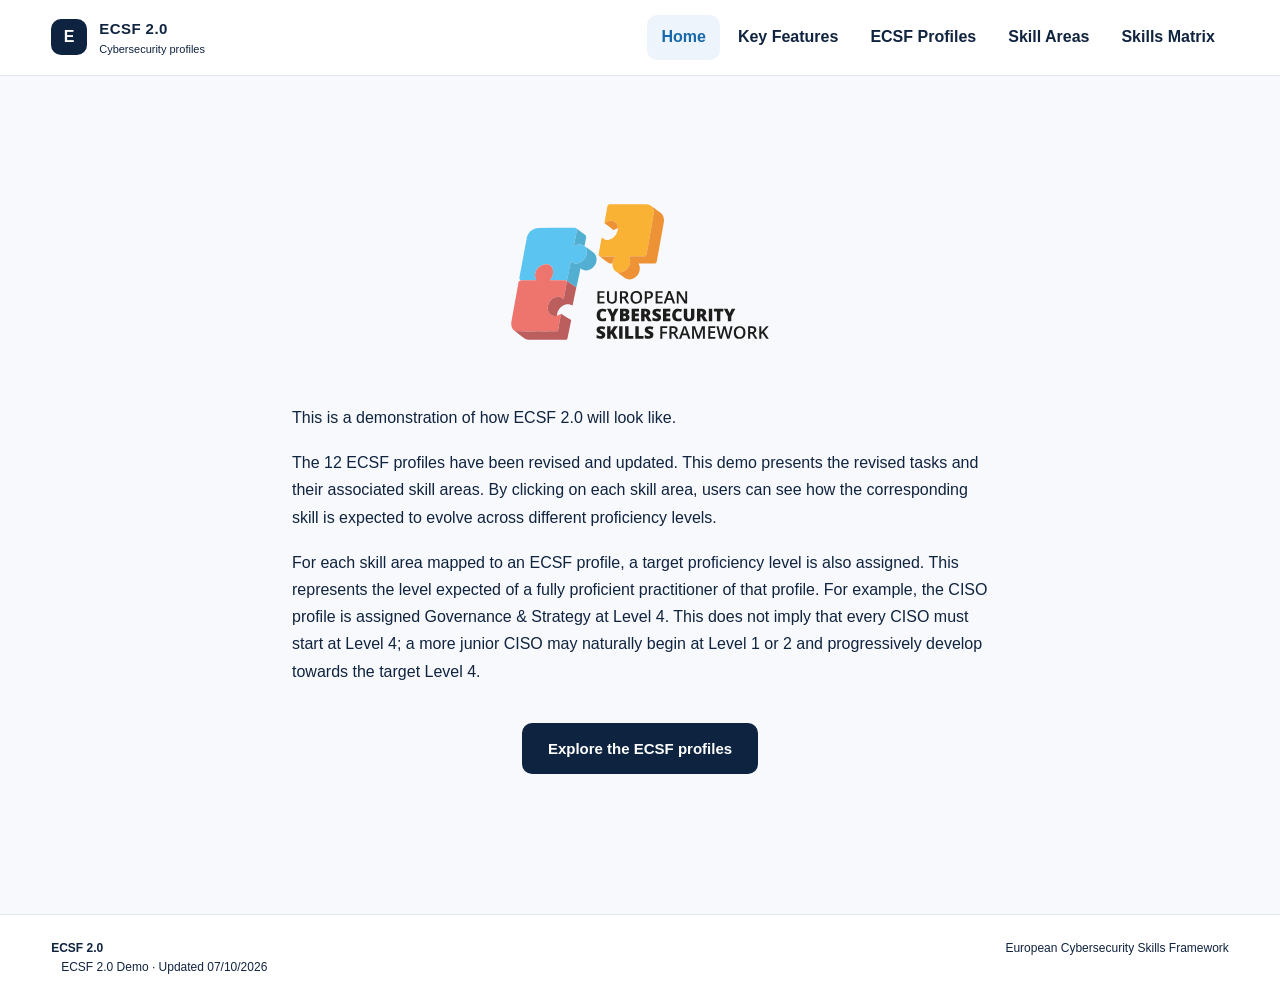
==== index.html @ 405f8bab "Update comment from ROLES LIST to PROFILES LIST" ====
<!DOCTYPE html>
<html lang="en">
<head>
<meta charset="UTF-8" />
<meta name="viewport" content="width=device-width, initial-scale=1.0" />
<title>ECSF 2.0 - Demo</title>
<meta name="description" content="Updated ECSF profiles, tasks, skill areas and proficiency levels." />
<link rel="stylesheet" href="assets/styles.css" />
</head>
<body>

<div class="topbar">
  <div class="brand">
    <div class="brand-mark">E</div>
    <div>
      <strong>ECSF 2.0</strong>
      <span>Cybersecurity profiles</span>
    </div>
  </div>
  <nav>
    <button class="nav-btn" data-view="home">Home</button>
    <button class="nav-btn" data-view="features">Key Features</button>
    <button class="nav-btn" data-view="roles">ECSF Profiles</button>
    <button class="nav-btn" data-view="skills">Skill Areas</button>
    <button class="nav-btn" data-view="matrix">Skills Matrix</button>
  </nav>
</div>

<main>

  <!-- ================= HOME ================= -->
  <section id="view-home" class="view">
    <div class="home-simple">
      <img src="assets/images/ecsf-logo.svg" alt="European Cybersecurity Skills Framework (ECSF)" class="home-logo" />

      <p class="home-text">
        This is a demonstration of how ECSF 2.0 will look like.
      </p>
      <p class="home-text">
        The 12 ECSF profiles have been revised and updated. This demo presents the revised tasks and their associated skill areas. By clicking on each skill area, users can see how the corresponding skill is expected to evolve across different proficiency levels.
      </p>
      <p class="home-text">
        For each skill area mapped to an ECSF profile, a target proficiency level is also assigned. This represents the level expected of a fully proficient practitioner of that profile. For example, the CISO profile is assigned Governance &amp; Strategy at Level 4. This does not imply that every CISO must start at Level 4; a more junior CISO may naturally begin at Level 1 or 2 and progressively develop towards the target Level 4.
      </p>

      <button class="primary home-cta" data-nav="roles">Explore the ECSF profiles</button>
    </div>
  </section>

  <!-- ================= PROFILES LIST ================= -->
  <section id="view-roles" class="view">
    <div class="section-head">
      <div>
        <h2>ECSF Profiles</h2>
        <p class="muted">Click a profile to see its tasks and skill areas. Search also looks inside alternative titles and task wording.</p>
        <p class="search-note" id="role-search-note"></p>
      </div>
      <div class="search-wrap">
        <input type="text" id="role-search" placeholder="Search profiles and tasks…" />
      </div>
    </div>
    <div class="role-grid" id="role-grid"></div>
  </section>

  <!-- ================= ROLE DETAIL ================= -->
  <section id="view-role-detail" class="view">
    <button class="back" data-nav="roles">&larr; Back to ECSF profiles</button>
    <div class="detail-hero">
      <p class="eyebrow" id="role-detail-eyebrow">ECSF role profile</p>
      <div style="display:flex;align-items:center;gap:14px;">
        <img id="role-detail-icon" src="" alt="" width="44" height="44" style="display:none;" />
        <h2 id="role-detail-title"></h2>
      </div>
      <p id="role-detail-summary" class="profile-mission"></p>
      <details class="profile-more" id="role-detail-more">
        <summary><span class="more-closed">Show more</span><span class="more-open">Show less</span></summary>
        <div class="profile-facts">
          <div class="profile-fact">
            <h4>Summary statement</h4>
            <p id="role-detail-statement"></p>
          </div>
          <div class="profile-fact" id="role-detail-alt-wrap">
            <h4>Alternative titles</h4>
            <div class="alt-titles" id="role-detail-alt"></div>
          </div>
        </div>
      </details>
    </div>
    <div class="detail-grid">
      <div class="panel">
        <h3>Tasks</h3>
        <ul class="task-list" id="role-detail-tasks"></ul>
      </div>
      <div class="panel">
        <h3>Skill areas</h3>
        <div class="skill-map" id="role-detail-skills"></div>
      </div>
    </div>
  </section>

  <!-- ================= SKILLS LIST ================= -->
  <section id="view-skills" class="view">
    <div class="section-head">
      <div>
        <h2>Skill areas</h2>
        <p class="muted">Click a skill area to see its four proficiency levels.</p>
      </div>
      <div class="search-wrap">
        <input type="text" id="skill-search" placeholder="Search skill areas and levels…" />
      </div>
    </div>
    <div class="skill-grid" id="skill-grid"></div>
  </section>

  <!-- ================= SKILL DETAIL ================= -->
  <section id="view-skill-detail" class="view">
    <button class="back" data-nav="skills">&larr; Back to skill areas</button>
    <div class="detail-hero">
      <p class="eyebrow" id="skill-detail-eyebrow">Skill area</p>
      <h2 id="skill-detail-title"></h2>
      <p class="muted" id="skill-detail-desc" style="margin-top:10px;font-size:15px;"></p>
    </div>
    <p class="trans-note" id="skill-detail-trans" style="display:none"></p>
    <div class="panel">
      <h3>Proficiency progression</h3>
      <div class="progression" id="skill-detail-levels"></div>
    </div>
    <div class="skill-roles">
      <h3>ECSF Profiles that use this skill</h3>
      <div id="skill-detail-roles"></div>
    </div>
  </section>

  <!-- ================= SKILLS MATRIX ================= -->
  <section id="view-matrix" class="view">
    <div class="section-head">
      <div>
        <h2>Skills Matrix</h2>
        <p class="muted">Every ECSF profile against every skill area, and the proficiency level expected at each intersection. Click a profile or skill area to open it.</p>
      </div>
    </div>
    <div class="matrix-legend">
      <span>Proficiency level</span>
      <span class="level l1">L1</span>
      <span class="level l2">L2</span>
      <span class="level l3">L3</span>
      <span class="level l4">L4</span>
      <span class="matrix-legend-note">Blank = not applicable</span>
      <span class="matrix-legend-note"><span class="trans-tag">transversal</span> = levels set directly, not derived from tasks</span>
    </div>
    <div class="matrix-wrap" id="matrix-wrap"></div>
  </section>

  <!-- ================= KEY FEATURES ================= -->
  <section id="view-features" class="view">
    <div class="section-head">
      <div>
        <h2>Key Features</h2>
        <p class="muted">How ECSF 2.0 is built: proficiency levels, target levels, and how tasks and skill areas are mapped to profiles.</p>
      </div>
    </div>
    <ol class="feature-list">
      <li class="feature">
        <span class="feature-num">01</span>
        <div>
          <h3>Proficiency levels</h3>
          <p>In every skill area, levels progress by scope, autonomy and influence, not by different types of activity. Each skill area is described at four proficiency levels:</p>
          <div class="feature-levels">
            <div class="feature-level"><span class="level l1">L1</span><p>Executes defined, narrow-scope tasks under supervision or against an established procedure, contributing to work rather than owning outcomes.</p></div>
            <div class="feature-level"><span class="level l2">L2</span><p>Works independently on a single, well-defined piece of work from start to finish.</p></div>
            <div class="feature-level"><span class="level l3">L3</span><p>Owns a domain or process end to end, across multiple cases, setting the approach and handling complexity and ambiguity without direction.</p></div>
            <div class="feature-level"><span class="level l4">L4</span><p>Sets the direction, strategy, methodology or standards that others work within. It can be reached through a management path (senior managers, heads of function) or an expert path (recognised technical authorities).</p></div>
          </div>
        </div>
      </li>
      <li class="feature">
        <span class="feature-num">02</span>
        <div>
          <h3>How levels progress</h3>
          <p>Level descriptions are proficiency statements, not lists of profile tasks. Where they give examples, the examples illustrate the level and are not exhaustive.</p>
        </div>
      </li>
      <li class="feature">
        <span class="feature-num">03</span>
        <div>
          <h3>Profile levels are target levels</h3>
          <p>The level shown for a profile in a skill area is the target level for a fully proficient practitioner of that profile. It isn't an entry requirement, and it isn't a maximum. A low level in a skill area outside the profile's core (for example L1) means the profile needs foundational proficiency in that area; it doesn't mean the practitioner is junior.</p>
        </div>
      </li>
      <li class="feature">
        <span class="feature-num">04</span>
        <div>
          <h3>How tasks are written</h3>
          <ul class="feature-points">
            <li><strong>Generic wording:</strong> tasks are written so they apply to any type of entity. They avoid references to specific organisational settings and to named legislation, which would date quickly.</li>
            <li><strong>Granularity:</strong> each task describes a coherent responsibility at the level of a fully proficient practitioner. Overlapping tasks are merged rather than split, to keep the number of tasks manageable.</li>
          </ul>
        </div>
      </li>
      <li class="feature">
        <span class="feature-num">05</span>
        <div>
          <h3>How a profile's skill areas and levels are derived</h3>
          <p>A profile includes a skill area only if at least one of its tasks is mapped to that skill area.</p>
          <ul class="feature-points">
            <li>Each task is mapped to exactly one skill area, the one that reflects its primary purpose and output. Many tasks draw on several skill areas, but supporting skill areas are not mapped. Where a task combines more than one element, it is mapped according to its main purpose.</li>
            <li>The profile's level is the level whose description the task wording supports. Where several tasks map to the same skill area, the highest level supported by any of them applies.</li>
          </ul>
        </div>
      </li>
      <li class="feature">
        <span class="feature-num">06</span>
        <div>
          <h3>Transversal skill areas</h3>
          <p>S22 AI Literacy &amp; Secure AI Use is a transversal skill area. Its profile levels are set directly, based on how each profile uses AI in its work.</p>
        </div>
      </li>
      <li class="feature">
        <span class="feature-num">07</span>
        <div>
          <h3>Skill area mapping to tasks</h3>
          <p>A skill area is only mapped to a task where this skill is a real working requirement of the profile, and the level reflects the depth of the skill area the work needs. For example, Legal, Regulatory &amp; Compliance (S03) is only mapped to tasks where having legal skills is a real working requirement. General legal awareness, expected of almost all profiles, is not mapped.</p>
        </div>
      </li>
      <li class="feature">
        <span class="feature-num">08</span>
        <div>
          <h3>No meaning in counts</h3>
          <p>The number of tasks per profile doesn't indicate the profile's size or importance.</p>
        </div>
      </li>
    </ol>
  </section>

</main>

<footer>
  <div><strong>ECSF 2.0</strong><span id="footer-meta"></span></div>
  <div>European Cybersecurity Skills Framework</div>
</footer>

<script src="assets/data.js"></script>
<script src="assets/app.js"></script>
</body>
</html>
---- assets/styles.css ----
:root{
  --ink:#10233f;--muted:#10233f;--line:#dfe6ef;--paper:rgb(247, 249, 252);--white:#fff;
  --accent:#1769aa;--accent2:#0b8f8c;--navy:#0d2340;
  --shadow:0 10px 30px rgba(16,35,63,.08);--radius:18px;
}
*{box-sizing:border-box} html{scroll-behavior:smooth}
body{margin:0;font-family:Calibri,"Segoe UI",Candara,Optima,Arial,sans-serif;color:var(--ink);background:var(--paper);line-height:1.55}
button,input{font:inherit}
.topbar{position:sticky;top:0;z-index:20;height:76px;background:rgba(255,255,255,.94);backdrop-filter:blur(14px);border-bottom:1px solid var(--line);display:flex;align-items:center;justify-content:space-between;padding:0 clamp(18px,4vw,64px)}
.brand{display:flex;align-items:center;gap:12px}.brand-mark{width:36px;height:36px;border-radius:10px;background:var(--navy);color:#fff;display:grid;place-items:center;font-weight:800}.brand strong{display:block;font-size:15px;letter-spacing:.03em}.brand span{display:block;color:var(--muted);font-size:11px}
nav{display:flex;gap:4px}.nav-btn{border:0;background:transparent;color:var(--muted);padding:10px 14px;border-radius:10px;cursor:pointer;font-weight:650}.nav-btn:hover,.nav-btn.active{background:#edf4fb;color:var(--accent)}
main{max-width:1320px;margin:0 auto;padding:48px clamp(18px,4vw,64px) 80px}.view{display:none}.view.active{display:block}
.hero{background:linear-gradient(135deg,#0d2340,#123b60 55%,#1769aa);color:#fff;border-radius:28px;padding:clamp(32px,5vw,70px);display:grid;grid-template-columns:1fr 260px;gap:40px;align-items:center;box-shadow:var(--shadow)}
.eyebrow{font-size:11px;letter-spacing:.15em;font-weight:800;color:var(--accent);margin:0 0 10px}.hero .eyebrow{color:#a9d9ef}.hero h1{font-size:clamp(34px,5vw,60px);line-height:1.02;letter-spacing:-.04em;margin:0 0 20px;max-width:780px}.lede{font-size:18px;max-width:720px;color:#dce9f5}.hero-actions{display:flex;gap:10px;margin-top:28px;flex-wrap:wrap}
.primary,.secondary{border:0;border-radius:10px;padding:12px 16px;font-weight:750;cursor:pointer}.primary{background:#fff;color:var(--navy)}.secondary{background:rgba(255,255,255,.12);color:#fff;border:1px solid rgba(255,255,255,.28)}
.hero-stat{border-left:1px solid rgba(255,255,255,.2);padding-left:28px;display:grid;grid-template-columns:auto 1fr;gap:4px 14px;align-items:baseline}.hero-stat span{font-size:34px;font-weight:800}.hero-stat small{color:#c5d8e9}
.section-head{display:flex;align-items:end;justify-content:space-between;gap:20px;margin:52px 0 22px}.section-head h2{font-size:30px;letter-spacing:-.025em;margin:0}.muted{color:var(--muted);margin:.25rem 0 0}.search-wrap input{width:min(320px,70vw);border:1px solid var(--line);background:#fff;border-radius:12px;padding:12px 14px;outline:none}.search-wrap input:focus{border-color:#9ac7e7;box-shadow:0 0 0 3px #e8f3fb}
.cards{display:grid;gap:16px}.cards.three{grid-template-columns:repeat(3,1fr)}.info-card,.role-card,.skill-card{background:#fff;border:1px solid var(--line);border-radius:var(--radius);padding:24px;box-shadow:0 3px 12px rgba(16,35,63,.03)}.info-card h3{margin:16px 0 6px}.info-card p{color:var(--muted);margin:0}.icon{width:38px;height:38px;border-radius:10px;background:#eaf4fb;color:var(--accent);display:grid;place-items:center;font-weight:800;font-size:12px}
.callout{margin-top:18px;background:#eef8f7;border:1px solid #cde9e7;border-radius:var(--radius);padding:22px;display:flex;justify-content:space-between;gap:20px;align-items:center}.callout p{margin:4px 0 0;color:var(--ink)}.legend{display:flex;gap:6px}.level{display:inline-grid;place-items:center;width:32px;height:26px;border-radius:7px;font-size:11px;font-weight:800}.l1{background:#dce5d6;color:#3b5249}.l2{background:#e5d9e5;color:#5b3758}.l3{background:#ede3c8;color:#6b5222}.l4{background:#d9e2ec;color:#1b365d}
.role-grid{display:grid;grid-template-columns:repeat(4,1fr);gap:16px}.role-card{cursor:pointer;transition:.18s}.role-card:hover,.skill-card:hover{transform:translateY(-2px);box-shadow:var(--shadow);border-color:#c8d8e8}.role-card .number{font-size:11px;color:var(--accent);font-weight:800;letter-spacing:.08em}.role-card h3{font-size:19px;line-height:1.25;margin:8px 0 16px}.role-meta{display:flex;justify-content:space-between;color:var(--muted);font-size:12px;border-top:1px solid var(--line);padding-top:13px}.skill-grid{display:grid;grid-template-columns:repeat(4,1fr);gap:14px}.skill-card{cursor:pointer;padding:20px}.skill-card h3{font-size:18px;line-height:1.3;margin:8px 0 12px}.skill-id{font-size:12.5px;font-weight:850;color:var(--accent)}.mini-levels{display:flex;gap:4px}.mini-levels .level{width:30px;height:25px;font-size:12px}
@media(max-width:1150px){.role-grid{grid-template-columns:repeat(3,1fr)}}
.back{border:0;background:transparent;color:var(--accent);font-weight:750;cursor:pointer;padding:0;margin-bottom:25px}.detail-hero{background:#fff;border:1px solid var(--line);border-radius:24px;padding:32px;box-shadow:var(--shadow);margin-bottom:20px}.detail-hero .eyebrow{margin-bottom:6px}.detail-hero h2{font-size:36px;line-height:1.1;margin:0}.detail-grid{display:grid;grid-template-columns:1.35fr .85fr;gap:18px}.panel{background:#fff;border:1px solid var(--line);border-radius:18px;padding:24px}.panel h3{margin:0 0 16px;font-size:18px}.task-list{list-style:none;padding:0;margin:0;display:grid;gap:10px}.task{display:grid;grid-template-columns:32px 1fr;gap:12px;padding:13px 0;border-bottom:1px solid #edf0f4}.task:last-child{border-bottom:0}.task-num{color:var(--accent);font-weight:800;font-size:12px;padding-top:2px}.skill-map{display:grid;gap:9px}.skill-map-row{display:flex;justify-content:space-between;gap:12px;padding:11px 12px;border:1px solid #edf0f4;border-radius:10px}.skill-map-row a{color:var(--ink);text-decoration:none;font-weight:650}.progression{display:grid;gap:12px}.level-row{border:1px solid var(--line);border-radius:14px;padding:18px;background:#fff;display:grid;grid-template-columns:74px 1fr;gap:16px}.level-row h3{margin:0 0 4px;font-size:15px}.level-row p{margin:0;color:var(--ink)}.skill-roles{margin-top:18px}.tag{display:inline-block;background:#eef4fa;border:1px solid #dbe6f0;padding:5px 9px;border-radius:999px;font-size:11px;color:var(--ink);margin:3px}
footer{border-top:1px solid var(--line);padding:24px clamp(18px,4vw,64px);display:flex;justify-content:space-between;gap:20px;color:var(--muted);font-size:12px;background:#fff}footer strong{display:block;color:var(--ink)}footer span{margin-left:10px}
.empty{grid-column:1/-1;text-align:center;padding:50px;color:var(--muted);background:#fff;border:1px dashed var(--line);border-radius:16px}
@media(max-width:900px){.hero{grid-template-columns:1fr}.hero-stat{border-left:0;border-top:1px solid rgba(255,255,255,.2);padding:20px 0 0;grid-template-columns:repeat(3,auto 1fr)}.cards.three,.role-grid,.skill-grid{grid-template-columns:1fr 1fr}.detail-grid{grid-template-columns:1fr}}
@media(max-width:620px){.topbar{height:auto;min-height:72px;align-items:flex-start;padding-top:14px;padding-bottom:10px;gap:10px;flex-direction:column}.topbar nav{width:100%;overflow:auto}.nav-btn{white-space:nowrap}.hero{border-radius:20px}.cards.three,.role-grid,.skill-grid{grid-template-columns:1fr}.section-head{align-items:stretch;flex-direction:column}.search-wrap input{width:100%}.callout{align-items:flex-start;flex-direction:column}.detail-hero h2{font-size:28px}footer{flex-direction:column}footer span{display:block;margin:4px 0 0}}
@media(max-width:480px){.hero-stat{grid-template-columns:auto 1fr!important;border-top:1px solid rgba(255,255,255,.2);padding:20px 0 0}.hero-stat span{font-size:26px}}

/* ---------- ECSF-style role cards (icon + colored title + summary + [more]) ---------- */
.role-card-ecsf{display:flex;flex-direction:column;align-items:center;text-align:center;gap:6px;padding:32px 26px}
.role-card-ecsf .role-card-icon{margin-bottom:8px}
.role-card-ecsf .role-card-icon img{width:64px;height:64px;display:block}
.role-card-ecsf h3{font-size:21px;line-height:1.3;margin:0 0 10px;font-weight:750}
.role-card-ecsf .role-card-summary{color:var(--muted);margin:0;font-size:14.5px;line-height:1.6}

/* ---------- Simple home page ---------- */
.home-simple{max-width:720px;margin:60px auto;text-align:center;padding:0 12px}
.home-logo{width:min(320px,80%);height:auto;margin:0 auto 40px;display:block}
.home-text{color:var(--muted);font-size:16px;line-height:1.7;margin:0 0 18px;text-align:left}
.home-cta{margin-top:20px;padding:14px 26px;font-size:15px;background:var(--navy);color:#fff}
.home-cta:hover{background:var(--accent)}
@media(max-width:620px){.home-simple{margin:36px auto}}

/* ---------- Skills matrix ---------- */
.matrix-legend{display:flex;align-items:center;gap:8px;margin:0 0 16px;font-size:13px;color:var(--muted)}
.matrix-legend-note{margin-left:6px;color:var(--muted)}
.matrix-wrap{overflow-x:auto;background:#fff;border:1px solid var(--line);border-radius:var(--radius);padding:12px}
.matrix-table{border-collapse:collapse;font-size:12px;width:100%}
.matrix-table th{padding:6px 4px;font-weight:750;color:var(--muted);border-bottom:2px solid var(--line);white-space:nowrap}
.matrix-table th a{color:var(--accent);text-decoration:none}
.matrix-table th a:hover{text-decoration:underline}
.matrix-corner{min-width:220px}
.matrix-rowlabel{padding:6px 10px 6px 0;white-space:nowrap;border-bottom:1px solid #edf0f4;position:sticky;left:0;background:#fff}
.matrix-rowlabel a{color:var(--ink);text-decoration:none;font-weight:650}
.matrix-rowlabel a:hover{text-decoration:underline}
.matrix-sid{color:var(--muted);font-weight:700;margin-right:6px}
.matrix-cell{text-align:center;width:40px;height:32px;font-weight:800;border-bottom:1px solid #edf0f4}
.matrix-empty{background:#fafbfc}

/* ---------- Skill-area tag on tasks ---------- */
.sa-chip{display:inline-block;margin-left:6px;vertical-align:1px;background:#eef4fa;border:1px solid #dbe6f0;padding:1px 7px;border-radius:999px;font-size:11px;font-weight:700;color:var(--ink);text-decoration:none}
a.sa-chip:hover{border-color:#9ac7e7;color:var(--accent)}

/* ---------- Key Features ---------- */
.feature-list{list-style:none;padding:0;margin:0;display:grid;gap:0}
.feature{display:grid;grid-template-columns:44px 1fr;gap:16px;padding:26px 0;border-bottom:1px solid var(--line)}
.feature:first-child{padding-top:4px}
.feature:last-child{border-bottom:0}
.feature>div{min-width:0}
.feature-num{color:var(--accent);font-weight:800;font-size:13px;letter-spacing:.08em;padding-top:3px}
.feature h3{margin:0 0 8px;font-size:19px}
.feature p{margin:0;color:var(--ink);line-height:1.65}
.feature a{color:var(--accent);font-weight:650;text-decoration:none}
.feature a:hover{text-decoration:underline}
.feature-levels{display:grid;gap:10px;margin-top:14px}
.feature-level{display:grid;grid-template-columns:44px 1fr;gap:12px;align-items:start;padding:12px 14px;border:1px solid var(--line);border-radius:12px;background:#fff}
.feature-points{margin:10px 0 0;padding-left:18px;color:var(--ink);display:grid;gap:8px;line-height:1.65}
.feature-points strong{color:var(--ink)}
@media(max-width:620px){.feature{grid-template-columns:1fr;gap:4px}}

/* ---------- Transversal skill area ---------- */
.trans-tag{display:inline-block;vertical-align:middle;background:#fff4e0;border:1px solid #f2d39b;color:#8a5a00;border-radius:999px;padding:1px 8px;font-size:10.5px;font-weight:800;letter-spacing:.04em;text-transform:uppercase}
.row-trans .matrix-rowlabel{background:#fffaf0}
.trans-note{background:#fffaf0;border:1px solid #f2d39b;border-radius:14px;padding:14px 18px;margin:0 0 18px}

/* ---------- Task search ---------- */
.task-hits{width:100%;text-align:left;background:#fffbe8;border:1px solid #f1e3a6;border-radius:10px;padding:10px 12px;margin:14px 0 0;font-size:13.5px}
.task-hits strong{display:block;font-size:12px;margin-bottom:4px}
.task-hits p{margin:4px 0 0;line-height:1.5}
.task-hits .more{color:var(--accent);font-weight:700}
mark{background:#fde68a;color:inherit;border-radius:3px;padding:0 1px}
.search-note{margin:6px 0 0;font-weight:700;color:var(--accent);font-size:14px}
.search-note:empty{display:none}

/* ---------- Profile summary statement & alternative titles ---------- */
.profile-mission{margin:8px 0 0;font-size:15px;line-height:1.65}
.profile-more{margin-top:16px}
.profile-more summary{cursor:pointer;color:var(--accent);font-weight:750;font-size:14px;list-style:none;display:inline-flex;align-items:center;gap:6px}
.profile-more summary::-webkit-details-marker{display:none}
.profile-more summary::before{content:"+";display:inline-grid;place-items:center;width:20px;height:20px;border-radius:6px;background:#edf4fb;font-weight:800}
.profile-more[open] summary::before{content:"−"}
.profile-more summary:hover{text-decoration:underline}
.profile-facts{display:grid;gap:18px;margin-top:14px;padding-top:16px;border-top:1px solid var(--line)}
.profile-fact h4{margin:0 0 6px;font-size:11px;letter-spacing:.12em;text-transform:uppercase;color:var(--accent);font-weight:800}
.profile-fact p{margin:0;font-size:15px;line-height:1.65}
.alt-titles{display:flex;flex-wrap:wrap;gap:6px}
.alt-title{display:inline-block;background:#eef4fa;border:1px solid #dbe6f0;padding:5px 11px;border-radius:999px;font-size:13px;color:var(--ink)}
.profile-more .more-open{display:none}.profile-more[open] .more-open{display:inline}.profile-more[open] .more-closed{display:none}
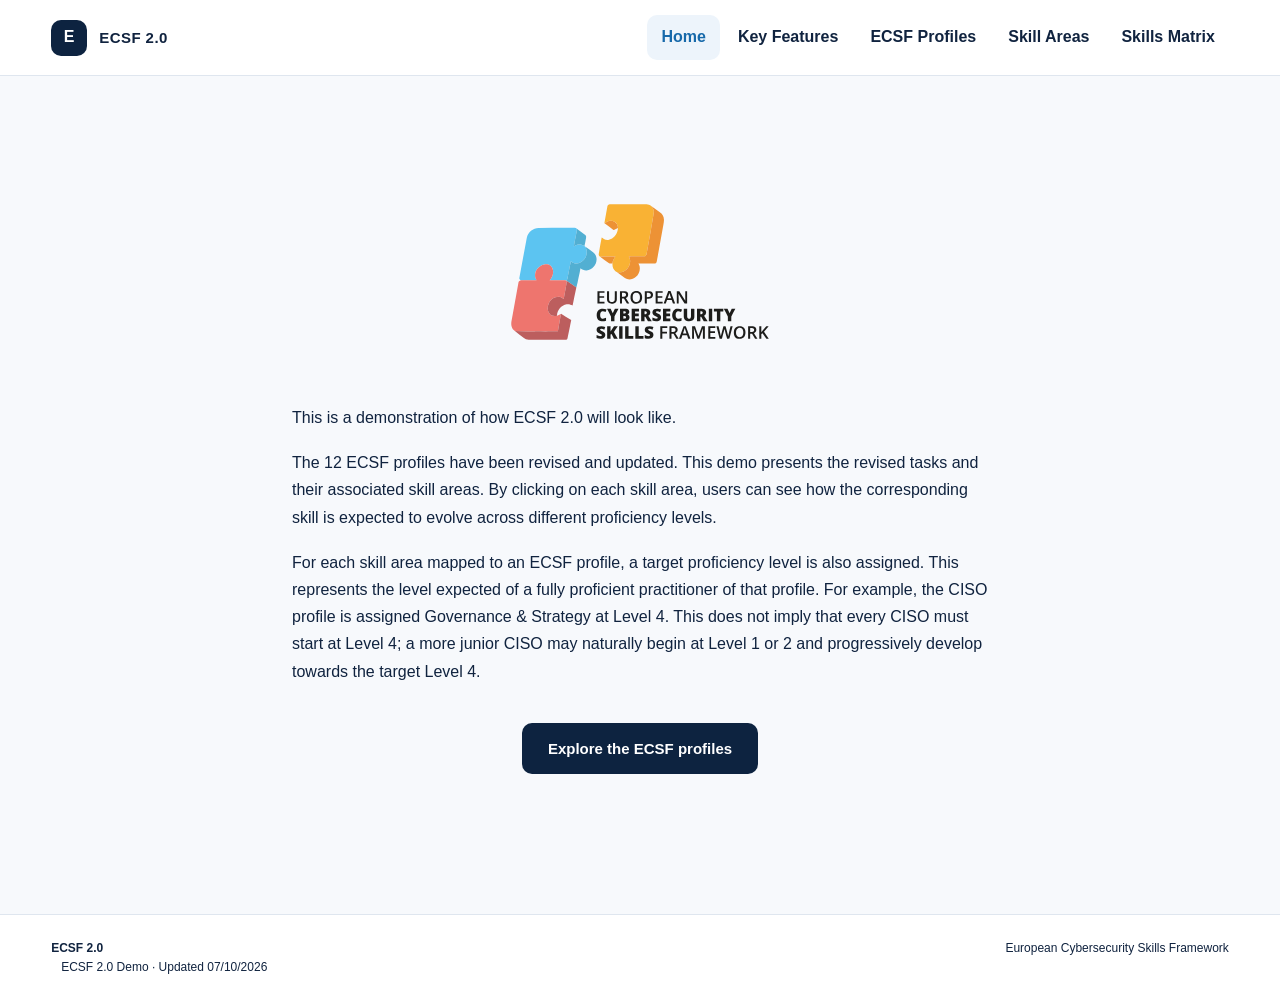
==== commit c3589cbd: "Update index.html" ====
--- a/index.html
+++ b/index.html
@@ -14,7 +14,6 @@
     <div class="brand-mark">E</div>
     <div>
       <strong>ECSF 2.0</strong>
-      <span>Cybersecurity profiles</span>
     </div>
   </div>
   <nav>
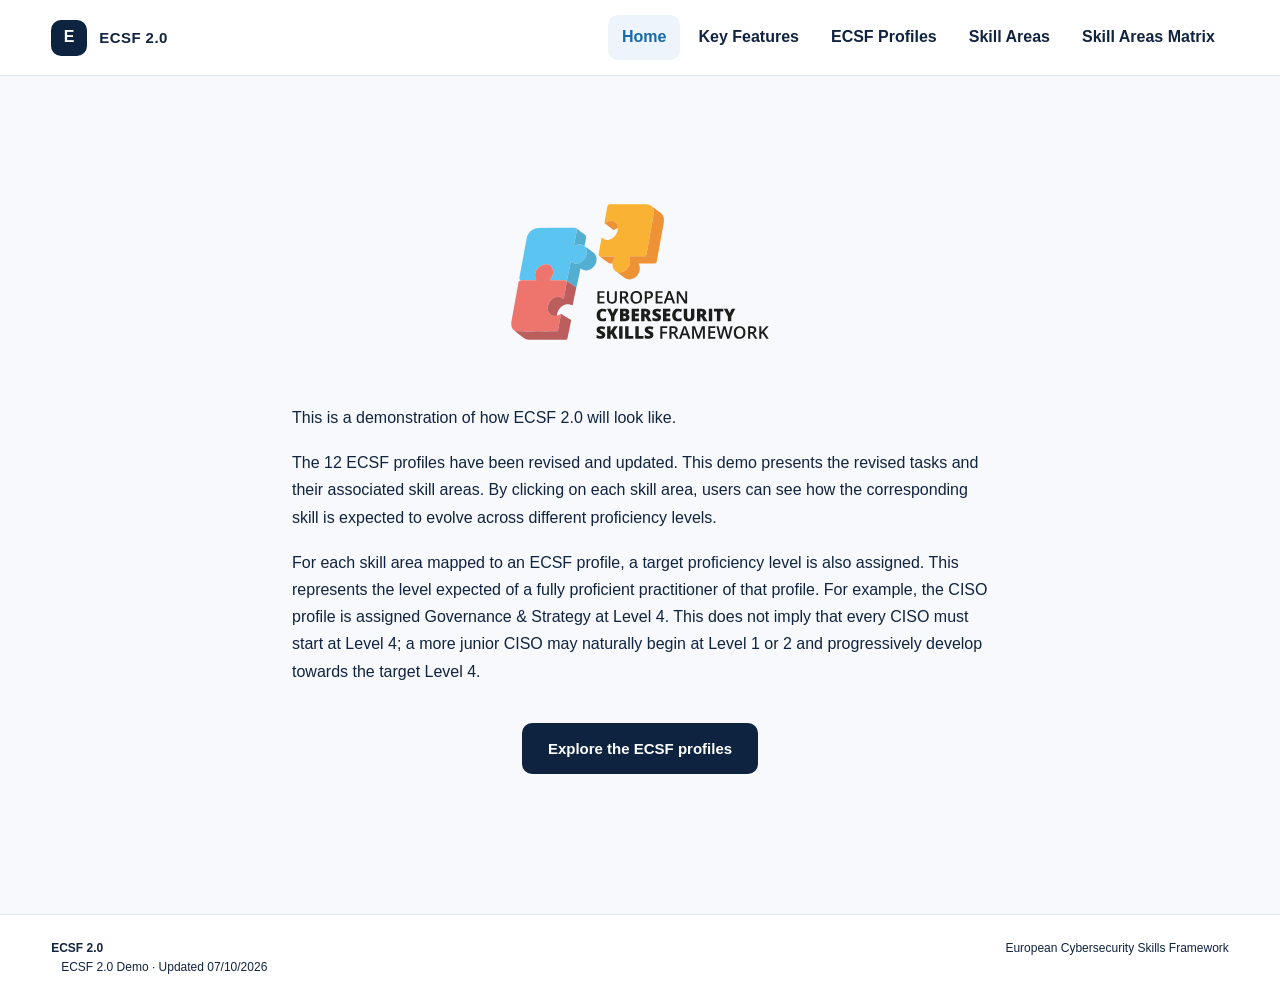
==== commit cc3ff947: "Update index.html" ====
--- a/index.html
+++ b/index.html
@@ -21,7 +21,7 @@
     <button class="nav-btn" data-view="features">Key Features</button>
     <button class="nav-btn" data-view="roles">ECSF Profiles</button>
     <button class="nav-btn" data-view="skills">Skill Areas</button>
-    <button class="nav-btn" data-view="matrix">Skills Matrix</button>
+    <button class="nav-btn" data-view="matrix">Skill Areas Matrix</button>
   </nav>
 </div>
 
@@ -121,7 +121,7 @@
     </div>
     <p class="trans-note" id="skill-detail-trans" style="display:none"></p>
     <div class="panel">
-      <h3>Proficiency progression</h3>
+      <h3>Level progression</h3>
       <div class="progression" id="skill-detail-levels"></div>
     </div>
     <div class="skill-roles">
@@ -134,8 +134,8 @@
   <section id="view-matrix" class="view">
     <div class="section-head">
       <div>
-        <h2>Skills Matrix</h2>
-        <p class="muted">Every ECSF profile against every skill area, and the proficiency level expected at each intersection. Click a profile or skill area to open it.</p>
+        <h2>Skill Areas Matrix</h2>
+        <p class="muted">This matrix shows the skill areas mapped to each ECSF profile and the target level for each. Click a profile or skill area to open it.</p>
       </div>
     </div>
     <div class="matrix-legend">
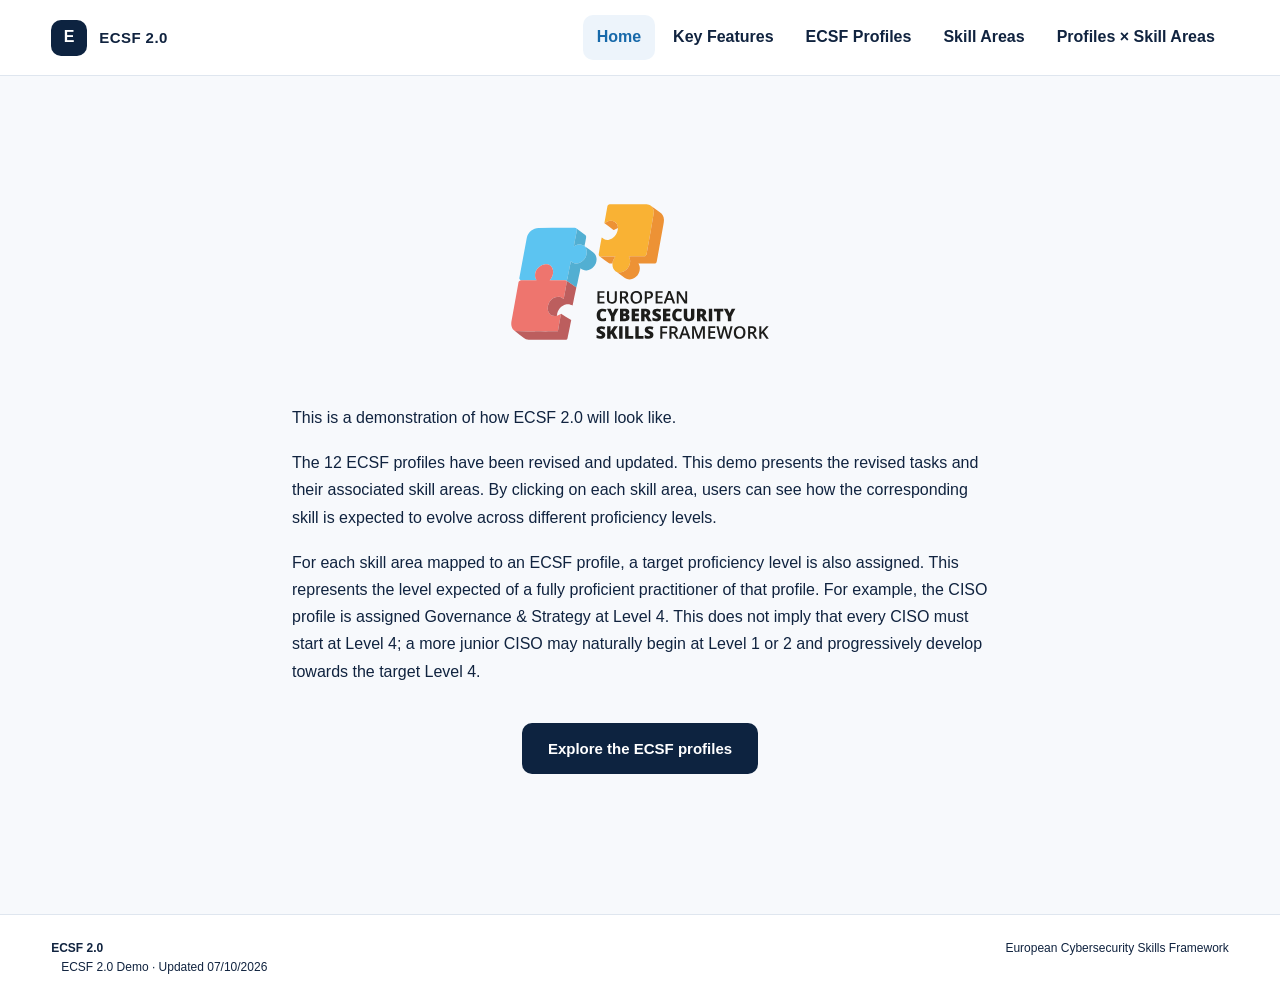
==== commit 8a4a0f48: "Update index.html" ====
--- a/index.html
+++ b/index.html
@@ -21,7 +21,7 @@
     <button class="nav-btn" data-view="features">Key Features</button>
     <button class="nav-btn" data-view="roles">ECSF Profiles</button>
     <button class="nav-btn" data-view="skills">Skill Areas</button>
-    <button class="nav-btn" data-view="matrix">Skill Areas Matrix</button>
+    <button class="nav-btn" data-view="matrix">Profiles × Skill Areas</button>
   </nav>
 </div>
 
@@ -130,11 +130,11 @@
     </div>
   </section>
 
-  <!-- ================= SKILLS MATRIX ================= -->
+  <!-- ================= PROFILES AND SKILL AREAS ================= -->
   <section id="view-matrix" class="view">
     <div class="section-head">
       <div>
-        <h2>Skill Areas Matrix</h2>
+        <h2>Profiles × Skill Areas</h2>
         <p class="muted">This matrix shows the skill areas mapped to each ECSF profile and the target level for each. Click a profile or skill area to open it.</p>
       </div>
     </div>
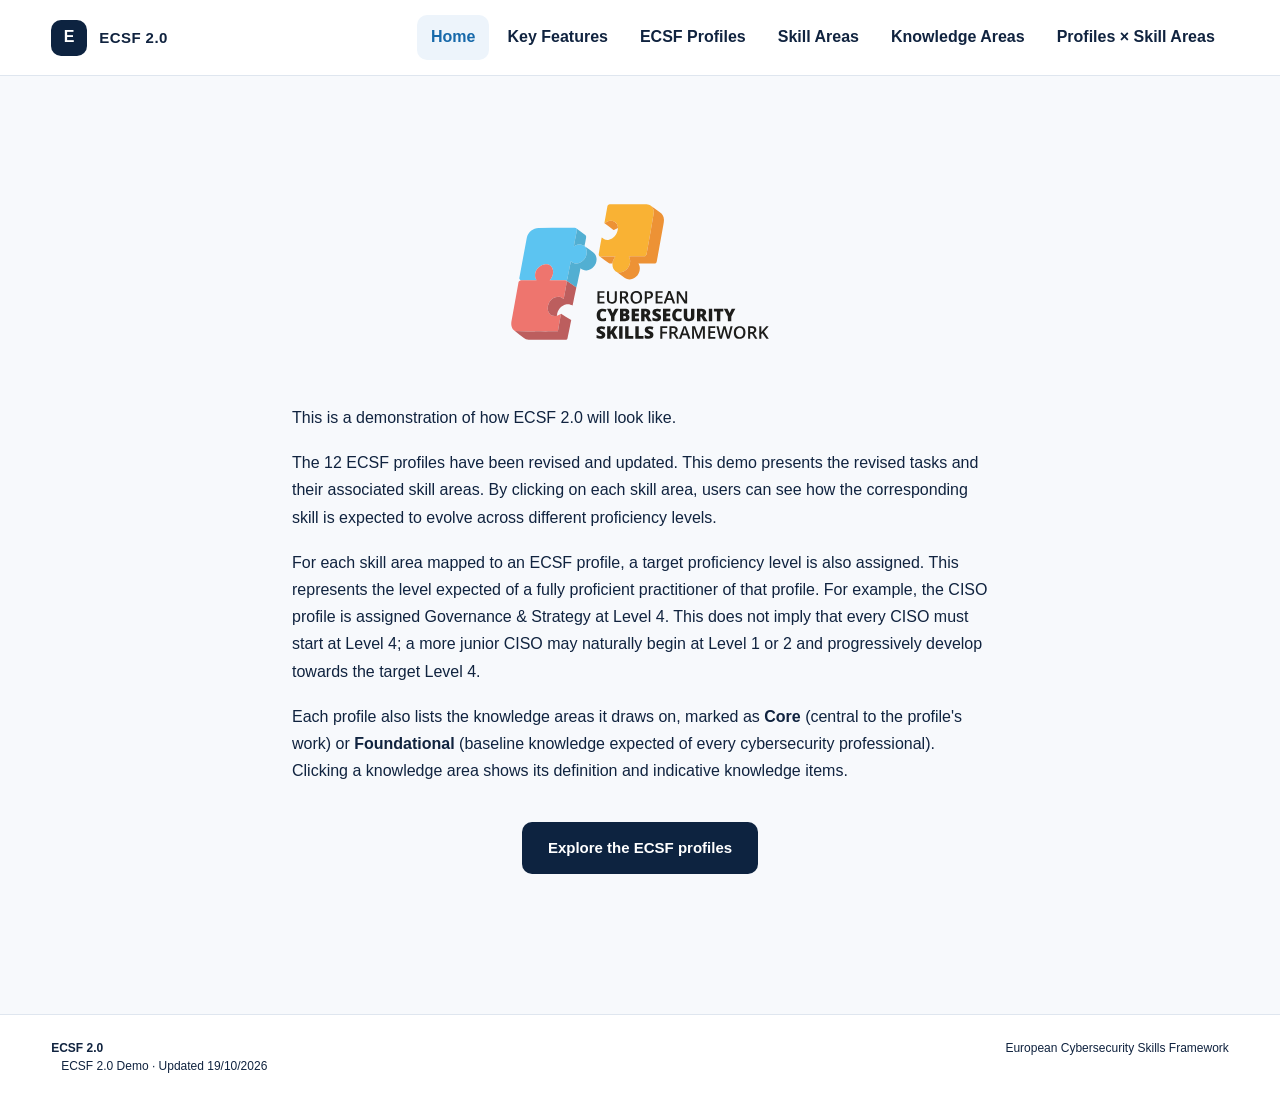
==== commit 7e7e07ff: "Add files via upload" ====
--- a/index.html
+++ b/index.html
@@ -4,7 +4,7 @@
 <meta charset="UTF-8" />
 <meta name="viewport" content="width=device-width, initial-scale=1.0" />
 <title>ECSF 2.0 - Demo</title>
-<meta name="description" content="Updated ECSF profiles, tasks, skill areas and proficiency levels." />
+<meta name="description" content="Updated ECSF profiles, tasks, skill areas, knowledge areas and proficiency levels." />
 <link rel="stylesheet" href="assets/styles.css" />
 </head>
 <body>
@@ -21,6 +21,7 @@
     <button class="nav-btn" data-view="features">Key Features</button>
     <button class="nav-btn" data-view="roles">ECSF Profiles</button>
     <button class="nav-btn" data-view="skills">Skill Areas</button>
+    <button class="nav-btn" data-view="kas">Knowledge Areas</button>
     <button class="nav-btn" data-view="matrix">Profiles × Skill Areas</button>
   </nav>
 </div>
@@ -41,6 +42,9 @@
       <p class="home-text">
         For each skill area mapped to an ECSF profile, a target proficiency level is also assigned. This represents the level expected of a fully proficient practitioner of that profile. For example, the CISO profile is assigned Governance &amp; Strategy at Level 4. This does not imply that every CISO must start at Level 4; a more junior CISO may naturally begin at Level 1 or 2 and progressively develop towards the target Level 4.
       </p>
+      <p class="home-text">
+        Each profile also lists the knowledge areas it draws on, marked as <strong>Core</strong> (central to the profile's work) or <strong>Foundational</strong> (baseline knowledge expected of every cybersecurity professional). Clicking a knowledge area shows its definition and indicative knowledge items.
+      </p>
 
       <button class="primary home-cta" data-nav="roles">Explore the ECSF profiles</button>
     </div>
@@ -51,7 +55,7 @@
     <div class="section-head">
       <div>
         <h2>ECSF Profiles</h2>
-        <p class="muted">Click a profile to see its tasks and skill areas. Search also looks inside alternative titles and task wording.</p>
+        <p class="muted">Select a profile to view its tasks, skill areas, target levels and knowledge areas.</p>
         <p class="search-note" id="role-search-note"></p>
       </div>
       <div class="search-wrap">
@@ -65,7 +69,7 @@
   <section id="view-role-detail" class="view">
     <button class="back" data-nav="roles">&larr; Back to ECSF profiles</button>
     <div class="detail-hero">
-      <p class="eyebrow" id="role-detail-eyebrow">ECSF role profile</p>
+      <p class="eyebrow" id="role-detail-eyebrow">ECSF profile</p>
       <div style="display:flex;align-items:center;gap:14px;">
         <img id="role-detail-icon" src="" alt="" width="44" height="44" style="display:none;" />
         <h2 id="role-detail-title"></h2>
@@ -95,6 +99,19 @@
         <div class="skill-map" id="role-detail-skills"></div>
       </div>
     </div>
+    <div class="panel ka-panel" id="role-detail-ka-panel">
+      <div class="ka-panel-head">
+        <div>
+          <h3>Knowledge areas</h3>
+          <p class="ka-count" id="role-detail-ka-count"></p>
+        </div>
+        <div class="ka-legend">
+          <span><span class="ka-tag ka-c">C</span> Core</span>
+          <span><span class="ka-tag ka-f">F</span> Foundational</span>
+        </div>
+      </div>
+      <div class="ka-domains" id="role-detail-kas"></div>
+    </div>
   </section>
 
   <!-- ================= SKILLS LIST ================= -->
@@ -102,7 +119,7 @@
     <div class="section-head">
       <div>
         <h2>Skill areas</h2>
-        <p class="muted">Click a skill area to see its four proficiency levels.</p>
+        <p class="muted">Select a skill area to see its four proficiency levels and the profiles that use it.</p>
       </div>
       <div class="search-wrap">
         <input type="text" id="skill-search" placeholder="Search skill areas and levels…" />
@@ -127,6 +144,55 @@
     <div class="skill-roles">
       <h3>ECSF Profiles that use this skill</h3>
       <div id="skill-detail-roles"></div>
+    </div>
+  </section>
+
+  <!-- ================= KNOWLEDGE AREAS LIST ================= -->
+  <section id="view-kas" class="view">
+    <div class="section-head">
+      <div>
+        <h2>Knowledge areas</h2>
+        <p class="muted">Select a knowledge area to see its definition, indicative knowledge items and the profiles that draw on it.</p>
+      </div>
+      <div class="search-wrap">
+        <input type="text" id="ka-search" placeholder="Search knowledge areas and items…" />
+      </div>
+    </div>
+    <div id="ka-list"></div>
+  </section>
+
+  <!-- ================= KNOWLEDGE AREA DETAIL ================= -->
+  <section id="view-ka-detail" class="view">
+    <button class="back" id="ka-back" data-nav="kas">&larr; Back to knowledge areas</button>
+    <div class="detail-hero">
+      <p class="eyebrow" id="ka-detail-eyebrow">Knowledge area</p>
+      <h2 id="ka-detail-title"></h2>
+      <p class="muted" id="ka-detail-desc" style="margin-top:10px;font-size:15px;"></p>
+    </div>
+    <div class="panel">
+      <div class="ka-panel-head">
+        <h3>Indicative knowledge items</h3>
+        <div class="ka-legend">
+          <span><span class="ki-type ki-F">Foundational</span></span>
+          <span><span class="ki-type ki-C">Core</span></span>
+          <span><span class="ki-type ki-Su">Supporting</span></span>
+          <span><span class="ki-type ki-Sp">Specialised</span></span>
+        </div>
+      </div>
+      <ul class="ki-list" id="ka-detail-items"></ul>
+      <details class="ki-key">
+        <summary>What do these flags mean?</summary>
+        <dl>
+          <dt><span class="ki-type ki-F">Foundational</span></dt><dd>Prerequisite for entering the cybersecurity workforce, for all profiles.</dd>
+          <dt><span class="ki-type ki-C">Core</span></dt><dd>Core knowledge for at least one profile.</dd>
+          <dt><span class="ki-type ki-Su">Supporting</span></dt><dd>Needed by specific profiles, but never as Core.</dd>
+          <dt><span class="ki-type ki-Sp">Specialised</span></dt><dd>Context-specific knowledge, needed only in particular sectors, platforms or roles.</dd>
+        </dl>
+      </details>
+    </div>
+    <div class="skill-roles">
+      <h3>ECSF Profiles that draw on this knowledge area</h3>
+      <div id="ka-detail-roles"></div>
     </div>
   </section>
 
@@ -155,14 +221,14 @@
     <div class="section-head">
       <div>
         <h2>Key Features</h2>
-        <p class="muted">How ECSF 2.0 is built: proficiency levels, target levels, and how tasks and skill areas are mapped to profiles.</p>
+        <p class="muted">The principles behind ECSF 2.0: How progression levels work, what target levels mean, and how tasks and skill areas are mapped to profiles.</p>
       </div>
     </div>
     <ol class="feature-list">
       <li class="feature">
         <span class="feature-num">01</span>
         <div>
-          <h3>Proficiency levels</h3>
+          <h3>Skill area progression levels</h3>
           <p>In every skill area, levels progress by scope, autonomy and influence, not by different types of activity. Each skill area is described at four proficiency levels:</p>
           <div class="feature-levels">
             <div class="feature-level"><span class="level l1">L1</span><p>Executes defined, narrow-scope tasks under supervision or against an established procedure, contributing to work rather than owning outcomes.</p></div>
@@ -239,6 +305,7 @@
 </footer>
 
 <script src="assets/data.js"></script>
+<script src="assets/ka-data.js"></script>
 <script src="assets/app.js"></script>
 </body>
 </html>
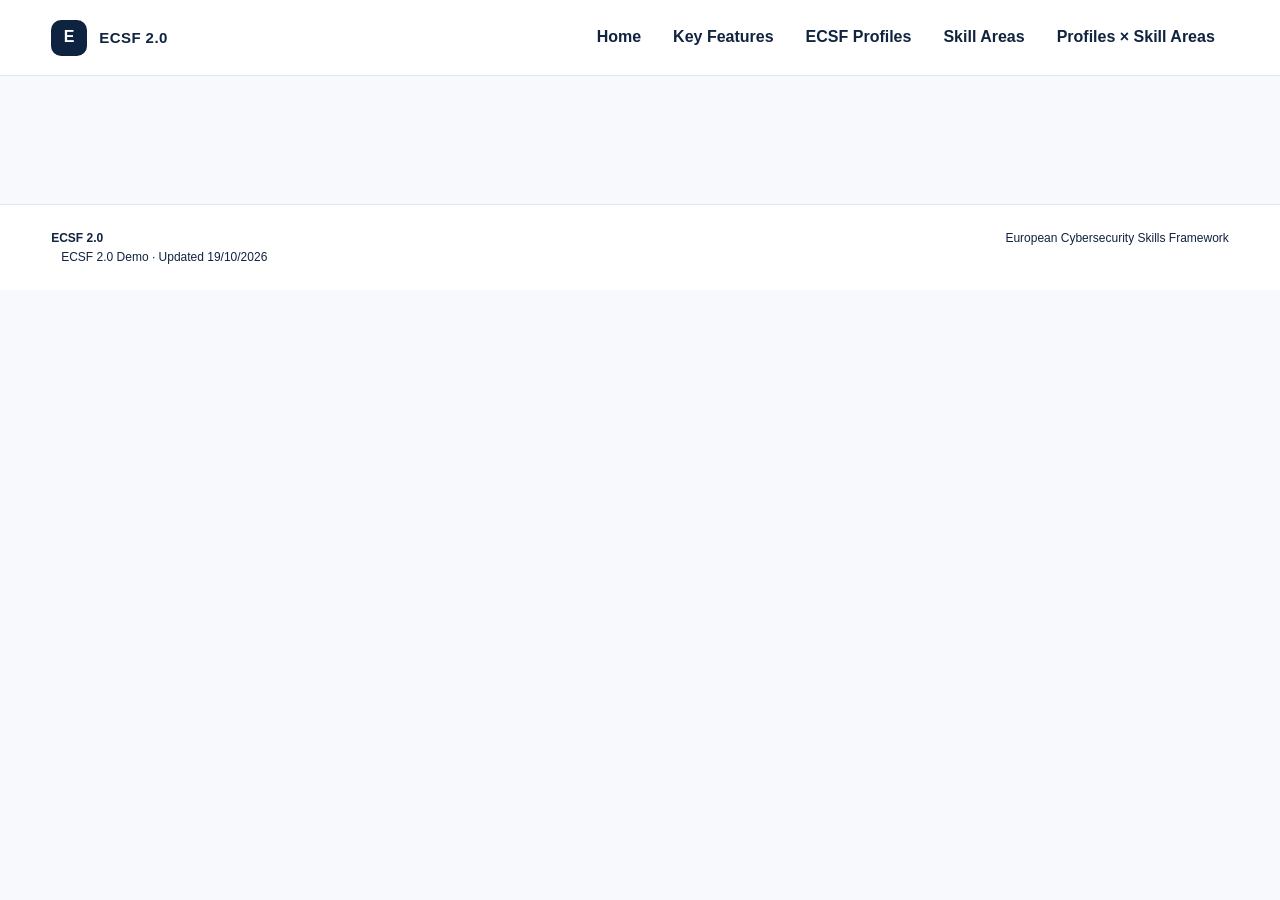
==== commit 16058d3b: "Add files via upload" ====
--- a/index.html
+++ b/index.html
@@ -4,7 +4,7 @@
 <meta charset="UTF-8" />
 <meta name="viewport" content="width=device-width, initial-scale=1.0" />
 <title>ECSF 2.0 - Demo</title>
-<meta name="description" content="Updated ECSF profiles, tasks, skill areas, knowledge areas and proficiency levels." />
+<meta name="description" content="Updated ECSF profiles, tasks, skill areas and proficiency levels." />
 <link rel="stylesheet" href="assets/styles.css" />
 </head>
 <body>
@@ -21,7 +21,6 @@
     <button class="nav-btn" data-view="features">Key Features</button>
     <button class="nav-btn" data-view="roles">ECSF Profiles</button>
     <button class="nav-btn" data-view="skills">Skill Areas</button>
-    <button class="nav-btn" data-view="kas">Knowledge Areas</button>
     <button class="nav-btn" data-view="matrix">Profiles × Skill Areas</button>
   </nav>
 </div>
@@ -42,9 +41,6 @@
       <p class="home-text">
         For each skill area mapped to an ECSF profile, a target proficiency level is also assigned. This represents the level expected of a fully proficient practitioner of that profile. For example, the CISO profile is assigned Governance &amp; Strategy at Level 4. This does not imply that every CISO must start at Level 4; a more junior CISO may naturally begin at Level 1 or 2 and progressively develop towards the target Level 4.
       </p>
-      <p class="home-text">
-        Each profile also lists the knowledge areas it draws on, marked as <strong>Core</strong> (central to the profile's work) or <strong>Foundational</strong> (baseline knowledge expected of every cybersecurity professional). Clicking a knowledge area shows its definition and indicative knowledge items.
-      </p>
 
       <button class="primary home-cta" data-nav="roles">Explore the ECSF profiles</button>
     </div>
@@ -55,7 +51,7 @@
     <div class="section-head">
       <div>
         <h2>ECSF Profiles</h2>
-        <p class="muted">Select a profile to view its tasks, skill areas, target levels and knowledge areas.</p>
+        <p class="muted">Select a profile to view its tasks, skill areas and target levels. </p>
         <p class="search-note" id="role-search-note"></p>
       </div>
       <div class="search-wrap">
@@ -99,19 +95,6 @@
         <div class="skill-map" id="role-detail-skills"></div>
       </div>
     </div>
-    <div class="panel ka-panel" id="role-detail-ka-panel">
-      <div class="ka-panel-head">
-        <div>
-          <h3>Knowledge areas</h3>
-          <p class="ka-count" id="role-detail-ka-count"></p>
-        </div>
-        <div class="ka-legend">
-          <span><span class="ka-tag ka-c">C</span> Core</span>
-          <span><span class="ka-tag ka-f">F</span> Foundational</span>
-        </div>
-      </div>
-      <div class="ka-domains" id="role-detail-kas"></div>
-    </div>
   </section>
 
   <!-- ================= SKILLS LIST ================= -->
@@ -144,55 +127,6 @@
     <div class="skill-roles">
       <h3>ECSF Profiles that use this skill</h3>
       <div id="skill-detail-roles"></div>
-    </div>
-  </section>
-
-  <!-- ================= KNOWLEDGE AREAS LIST ================= -->
-  <section id="view-kas" class="view">
-    <div class="section-head">
-      <div>
-        <h2>Knowledge areas</h2>
-        <p class="muted">Select a knowledge area to see its definition, indicative knowledge items and the profiles that draw on it.</p>
-      </div>
-      <div class="search-wrap">
-        <input type="text" id="ka-search" placeholder="Search knowledge areas and items…" />
-      </div>
-    </div>
-    <div id="ka-list"></div>
-  </section>
-
-  <!-- ================= KNOWLEDGE AREA DETAIL ================= -->
-  <section id="view-ka-detail" class="view">
-    <button class="back" id="ka-back" data-nav="kas">&larr; Back to knowledge areas</button>
-    <div class="detail-hero">
-      <p class="eyebrow" id="ka-detail-eyebrow">Knowledge area</p>
-      <h2 id="ka-detail-title"></h2>
-      <p class="muted" id="ka-detail-desc" style="margin-top:10px;font-size:15px;"></p>
-    </div>
-    <div class="panel">
-      <div class="ka-panel-head">
-        <h3>Indicative knowledge items</h3>
-        <div class="ka-legend">
-          <span><span class="ki-type ki-F">Foundational</span></span>
-          <span><span class="ki-type ki-C">Core</span></span>
-          <span><span class="ki-type ki-Su">Supporting</span></span>
-          <span><span class="ki-type ki-Sp">Specialised</span></span>
-        </div>
-      </div>
-      <ul class="ki-list" id="ka-detail-items"></ul>
-      <details class="ki-key">
-        <summary>What do these flags mean?</summary>
-        <dl>
-          <dt><span class="ki-type ki-F">Foundational</span></dt><dd>Prerequisite for entering the cybersecurity workforce, for all profiles.</dd>
-          <dt><span class="ki-type ki-C">Core</span></dt><dd>Core knowledge for at least one profile.</dd>
-          <dt><span class="ki-type ki-Su">Supporting</span></dt><dd>Needed by specific profiles, but never as Core.</dd>
-          <dt><span class="ki-type ki-Sp">Specialised</span></dt><dd>Context-specific knowledge, needed only in particular sectors, platforms or roles.</dd>
-        </dl>
-      </details>
-    </div>
-    <div class="skill-roles">
-      <h3>ECSF Profiles that draw on this knowledge area</h3>
-      <div id="ka-detail-roles"></div>
     </div>
   </section>
 
@@ -305,7 +239,6 @@
 </footer>
 
 <script src="assets/data.js"></script>
-<script src="assets/ka-data.js"></script>
 <script src="assets/app.js"></script>
 </body>
 </html>
--- a/assets/styles.css
+++ b/assets/styles.css
@@ -107,3 +107,47 @@
 .alt-titles{display:flex;flex-wrap:wrap;gap:6px}
 .alt-title{display:inline-block;background:#eef4fa;border:1px solid #dbe6f0;padding:5px 11px;border-radius:999px;font-size:13px;color:var(--ink)}
 .profile-more .more-open{display:none}.profile-more[open] .more-open{display:inline}.profile-more[open] .more-closed{display:none}
+
+/* ---------- Knowledge areas: profile panel ---------- */
+.ka-panel{margin-top:18px}
+.ka-panel-head{display:flex;justify-content:space-between;align-items:flex-start;gap:16px;flex-wrap:wrap;margin-bottom:16px}
+.ka-panel-head h3{margin:0}
+.ka-count{margin:4px 0 0;font-size:13.5px;color:#5a6b80}
+.ka-legend{display:flex;gap:14px;flex-wrap:wrap;align-items:center;font-size:13px;color:#5a6b80}
+.ka-legend>span{display:inline-flex;align-items:center;gap:6px}
+.ka-tag{display:inline-grid;place-items:center;flex:none;width:24px;height:22px;border-radius:6px;font-size:11.5px;font-weight:800}
+.ka-c{background:#1b365d;color:#fff}
+.ka-f{background:#fff;color:#1b365d;border:1.5px solid #9fb3c9}
+.ka-domains{display:grid;grid-template-columns:repeat(auto-fill,minmax(340px,1fr));gap:18px 22px}
+.ka-domain h4{margin:0 0 8px;font-size:11px;letter-spacing:.12em;text-transform:uppercase;color:var(--accent);font-weight:800}
+.ka-row{display:grid;grid-template-columns:44px 1fr auto;gap:10px;align-items:center;padding:9px 12px;margin-bottom:6px;border:1px solid #edf0f4;border-radius:10px;color:var(--ink);text-decoration:none;transition:.15s}
+.ka-row:hover{border-color:#9ac7e7;background:#f6fafd}
+.ka-row-c{border-left:3px solid #1b365d}
+.ka-row-id{font-size:12px;font-weight:800;color:var(--accent)}
+.ka-row-name{font-weight:650;line-height:1.35}
+
+/* ---------- Knowledge areas: list page ---------- */
+.ka-group{margin-bottom:30px}
+.ka-group-title{margin:0 0 12px;font-size:12px;letter-spacing:.12em;text-transform:uppercase;color:var(--accent);font-weight:800}
+.ka-card{display:flex;flex-direction:column}
+.ka-card-meta{margin:auto 0 0;padding-top:10px;border-top:1px solid #edf0f4;font-size:12.5px;color:#5a6b80;font-weight:650}
+
+/* ---------- Knowledge areas: detail page ---------- */
+.ki-list{list-style:none;padding:0;margin:0}
+.ki{display:grid;grid-template-columns:48px 1fr auto;gap:14px;align-items:start;padding:13px 0;border-bottom:1px solid #edf0f4}
+.ki:last-child{border-bottom:0}
+.ki-id{color:var(--accent);font-weight:800;font-size:12px;padding-top:3px}
+.ki-name{line-height:1.5}
+.ki-tech{display:inline-block;margin-left:8px;vertical-align:1px;background:#f3f5f8;border:1px solid #e0e5ec;color:#4a5a6e;border-radius:999px;padding:0 8px;font-size:11px;font-weight:650}
+.ki-type{display:inline-block;white-space:nowrap;border-radius:999px;padding:3px 10px;font-size:11.5px;font-weight:800;letter-spacing:.02em}
+.ki-F{background:#e3f1ec;color:#1f6b52;border:1px solid #bfe0d3}
+.ki-C{background:#1b365d;color:#fff;border:1px solid #1b365d}
+.ki-Su{background:#f3ecdc;color:#7a5a17;border:1px solid #e6d5ae}
+.ki-Sp{background:#efe9f5;color:#5b3f86;border:1px solid #dacfe8}
+.ki-key{margin-top:16px;padding-top:14px;border-top:1px solid var(--line);font-size:14px}
+.ki-key summary{cursor:pointer;color:var(--accent);font-weight:750}
+.ki-key dl{display:grid;grid-template-columns:auto 1fr;gap:8px 14px;margin:12px 0 0;align-items:center}
+.ki-key dd{margin:0}
+.tag-ka-c{background:#1b365d;color:#fff;border-color:#1b365d}
+.skill-roles a.tag{text-decoration:none}
+@media(max-width:620px){.ka-domains{grid-template-columns:1fr}.ki{grid-template-columns:40px 1fr}.ki .ki-type{grid-column:2;justify-self:start}}
